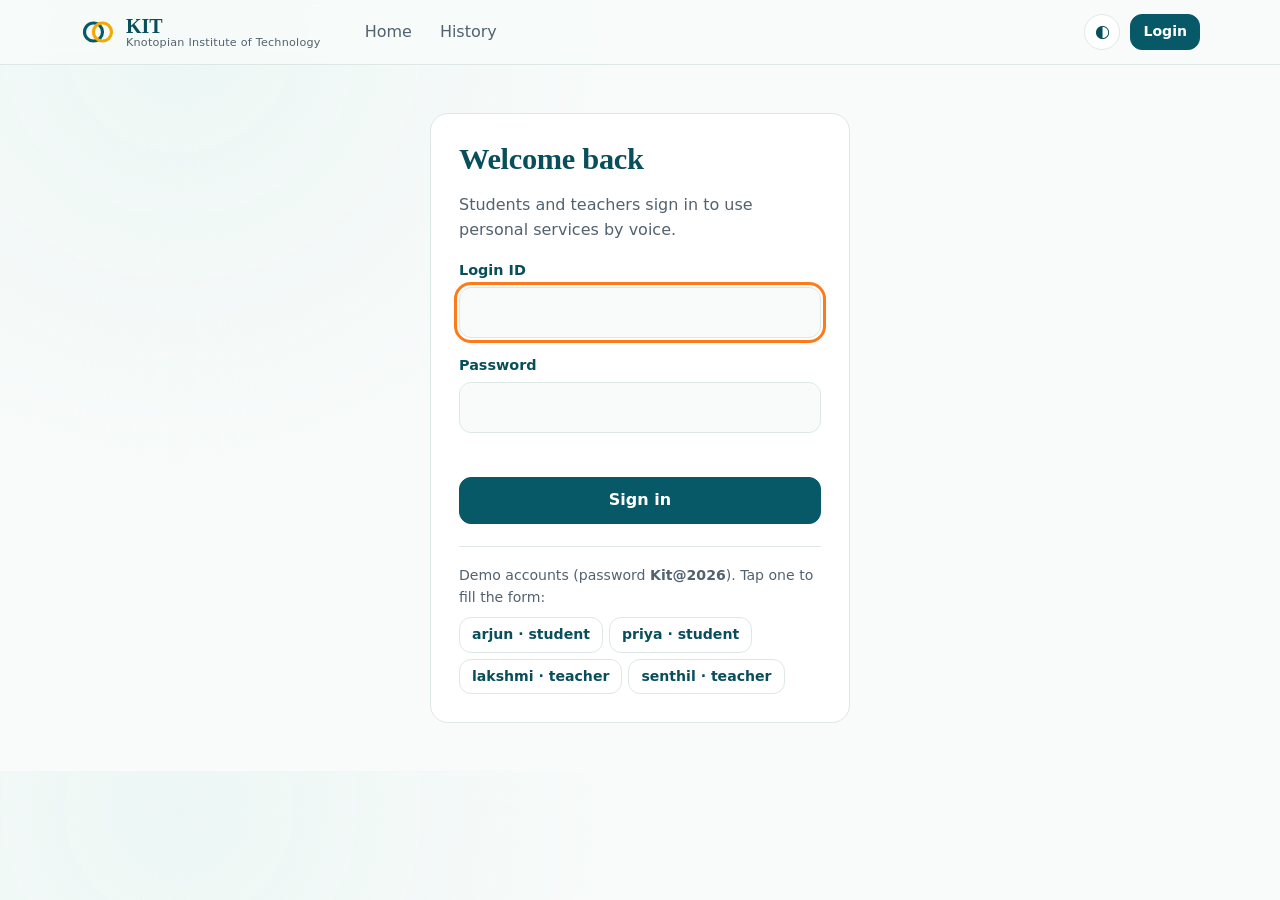
==== static/login.html @ 0d37ac1d "project v1" ====
<!doctype html>
<html lang="en">
<head>
<meta charset="utf-8">
<meta name="viewport" content="width=device-width, initial-scale=1">
<title>Knotopian Institute of Technology – Login</title>
<script src="/static/theme.js"></script>
<link rel="stylesheet" href="/static/app.css">
</head>
<body>
<header class="site" id="site-header"></header>
<main class="page-narrow" id="main">
  <div class="card auth-card">
    <h1>Welcome back</h1>
    <p class="empty-note">Students and teachers sign in to use personal services by voice.</p>
    <form id="login-form" novalidate>
      <div class="field"><label for="login_id">Login ID</label><input id="login_id" autocomplete="username" required autofocus></div>
      <div class="field"><label for="password">Password</label><input id="password" type="password" autocomplete="current-password" required></div>
      <p class="form-error" id="form-error" role="alert"></p>
      <button class="btn primary" type="submit">Sign in</button>
    </form>
    <div class="demo">
      Demo accounts (password <b>Kit@2026</b>). Tap one to fill the form:
      <div class="row">
        <button class="btn small" type="button" data-demo="arjun">arjun · student</button>
        <button class="btn small" type="button" data-demo="priya">priya · student</button>
        <button class="btn small" type="button" data-demo="lakshmi">lakshmi · teacher</button>
        <button class="btn small" type="button" data-demo="senthil">senthil · teacher</button>
      </div>
    </div>
  </div>
</main>
<script src="/static/common.js"></script>
<script src="/static/login.js"></script>
</body>
</html>
---- static/app.css ----
:root{
  --bg:#F8FBFA; --surface:#FFFFFF; --ink:#084E5B; --muted:#52626F; --line:#DDE8E6;
  --primary:#075968; --primary-hover:#064B58; --on-primary:#FFFFFF; --accent:#FF7A18;
  --ok:#1E8E5A; --danger:#B42318; --soft:#EAF6F3; --shadow:0 12px 40px rgba(8,78,91,.11);
  --serif:"Iowan Old Style","Palatino Linotype",Palatino,Georgia,serif;
  --sans:ui-sans-serif,system-ui,-apple-system,"Segoe UI",Roboto,"Helvetica Neue",Arial,sans-serif;
}
@media (prefers-color-scheme:dark){
  :root{--bg:#0B171B; --surface:#13242A; --ink:#ECF7F5; --muted:#A8BFBB; --line:#29434A;
    --primary:#70D2C2; --primary-hover:#92E1D4; --on-primary:#082027; --accent:#FF9145; --soft:#19343A; --shadow:0 10px 40px rgba(0,0,0,.4);}
}
/* A manual choice takes precedence over the device preference. */
html[data-theme="light"]{--bg:#F8FBFA;--surface:#FFFFFF;--ink:#084E5B;--muted:#52626F;--line:#DDE8E6;--primary:#075968;--primary-hover:#064B58;--on-primary:#FFFFFF;--accent:#FF7A18;--ok:#1E8E5A;--danger:#B42318;--soft:#EAF6F3;--shadow:0 12px 40px rgba(8,78,91,.11)}
html[data-theme="dark"]{--bg:#0B171B;--surface:#13242A;--ink:#ECF7F5;--muted:#A8BFBB;--line:#29434A;--primary:#70D2C2;--primary-hover:#92E1D4;--on-primary:#082027;--accent:#FF9145;--ok:#4DCB93;--danger:#FF8C84;--soft:#19343A;--shadow:0 10px 40px rgba(0,0,0,.4)}
*{box-sizing:border-box}
html{scroll-behavior:smooth}
body{margin:0;background:radial-gradient(circle at 14% 5%,color-mix(in srgb,var(--soft) 85%,transparent),transparent 27rem),var(--bg);color:var(--ink);font:16px/1.55 var(--sans);-webkit-font-smoothing:antialiased}
h1,h2,h3{font-family:var(--serif);line-height:1.15;margin:0;letter-spacing:-.01em}
a{color:var(--primary)}
button,input{font:inherit;color:inherit}
:focus-visible{outline:3px solid var(--accent);outline-offset:2px;border-radius:6px}
.skip{position:absolute;left:-999px;top:8px;background:var(--surface);padding:8px 12px;border-radius:8px;z-index:10}
.skip:focus{left:8px}
.container{max-width:1160px;margin:0 auto;padding:0 20px}

/* header */
header.site{position:sticky;top:0;z-index:5;background:color-mix(in srgb,var(--bg) 88%,transparent);backdrop-filter:blur(10px);border-bottom:1px solid var(--line)}
.bar{display:flex;align-items:center;gap:20px;height:64px}
.brand{display:flex;align-items:center;gap:10px;text-decoration:none;color:var(--ink);color:var(--primary)}
.brand .name{display:flex;flex-direction:column;line-height:1.1;color:var(--ink)}
.brand .name strong{font-family:var(--serif);font-size:1.25rem}
.brand .name small{font-size:.7rem;color:var(--muted);letter-spacing:.02em}
nav.main-nav{display:flex;gap:4px;margin-left:12px}
nav.main-nav a{padding:8px 12px;border-radius:10px;text-decoration:none;color:var(--muted);font-weight:500}
nav.main-nav a:hover,nav.main-nav a[aria-current="page"]{background:var(--soft);color:var(--ink)}
.bar .spacer{flex:1}
.who{display:flex;align-items:center;gap:10px;font-size:.92rem}
.who .role{background:var(--soft);padding:2px 10px;border-radius:99px;font-size:.78rem;font-weight:600;text-transform:capitalize}
.theme-toggle{width:36px;height:36px;border:1px solid var(--line);border-radius:50%;background:var(--surface);color:var(--ink);cursor:pointer;font-size:1.08rem;line-height:1;display:grid;place-items:center}
.theme-toggle:hover{border-color:var(--primary);color:var(--primary)}

/* buttons */
.btn{display:inline-flex;align-items:center;justify-content:center;gap:8px;padding:10px 18px;border-radius:12px;border:1px solid var(--line);background:var(--surface);cursor:pointer;font-weight:600;text-decoration:none;color:var(--ink);transition:background .15s,border-color .15s}
.btn:hover{border-color:var(--primary)}
.btn.primary{background:var(--primary);border-color:var(--primary);color:var(--on-primary)}
.btn.primary:hover{background:var(--primary-hover)}
.hero .cta .btn.primary{background:var(--accent);border-color:var(--accent);color:#fff;box-shadow:0 12px 26px color-mix(in srgb,var(--accent) 28%,transparent)}
.hero .cta .btn.primary:hover{filter:brightness(.94)}
.btn.small{padding:6px 12px;font-size:.88rem}
.btn.danger{color:var(--danger)}

/* hero */
.hero{display:grid;grid-template-columns:minmax(0,1fr) minmax(0,520px);gap:48px;padding:62px 20px 36px;align-items:start}
.eyebrow{display:inline-block;margin:0 0 14px;padding:4px 12px;border-radius:99px;background:var(--soft);color:var(--primary);font-weight:700;font-size:.8rem;letter-spacing:.04em;text-transform:uppercase}
.hero h1{font-size:clamp(2.45rem,5vw,4rem);max-width:12ch}
.lead{font-size:1.15rem;color:var(--muted);max-width:52ch;margin:18px 0 22px}
.facts{list-style:none;padding:0;margin:0 0 26px;display:flex;flex-wrap:wrap;gap:8px}
.facts li{padding:6px 12px;border:1px solid var(--line);border-radius:10px;background:var(--surface);font-size:.9rem}
.facts li b{color:var(--muted);font-weight:600;margin-right:4px}
.cta{display:flex;gap:12px;flex-wrap:wrap}
.hero-points{display:flex;flex-wrap:wrap;gap:9px 16px;margin-top:28px;color:var(--muted);font-size:.84rem;font-weight:600}
.hero-points b{color:var(--accent);font-size:.75rem;vertical-align:1px}
.welcome-banner{padding:12px 16px;border-radius:14px;background:var(--soft);margin-bottom:18px}

/* courses */
section.block{padding:40px 20px}
section.block h2{font-size:2rem;margin-bottom:6px}
section.block .sub{color:var(--muted);margin:0 0 22px}
.grid{display:grid;grid-template-columns:repeat(auto-fill,minmax(250px,1fr));gap:16px}
.card{background:var(--surface);border:1px solid var(--line);border-radius:18px;padding:20px}
.course h3{font-size:1.2rem;margin-bottom:8px}
.course p{margin:0 0 12px;color:var(--muted);font-size:.93rem}
.course dl{margin:0;display:grid;grid-template-columns:auto 1fr;gap:4px 12px;font-size:.88rem}
.course dt{color:var(--muted)}
.course dd{margin:0;font-weight:600}
.skeleton{height:150px;border-radius:18px;background:linear-gradient(90deg,var(--soft),var(--surface),var(--soft));background-size:200% 100%;animation:shimmer 1.4s infinite}
@keyframes shimmer{to{background-position:-200% 0}}
.empty-note{color:var(--muted)}

/* assistant */
.assistant{display:flex;flex-direction:column;height:min(78vh,720px);min-height:560px;background:var(--surface);border:1px solid var(--line);border-radius:28px;box-shadow:var(--shadow);overflow:hidden;position:relative}
.assistant::before{content:"";display:block;height:4px;background:linear-gradient(90deg,var(--accent),#FFB15E 42%,var(--primary))}
.a-top{display:flex;justify-content:space-between;align-items:center;gap:12px;padding:16px 20px;border-bottom:1px solid var(--line);flex-wrap:wrap}
.a-title{font-family:var(--serif);font-size:1.25rem;margin-right:8px}
.badge{display:inline-block;background:var(--soft);border-radius:99px;padding:2px 10px;font-size:.75rem;font-weight:700;color:var(--primary)}
.toggles{display:flex;gap:14px;font-size:.85rem;color:var(--muted)}
.toggle{display:flex;align-items:center;gap:6px;cursor:pointer}
.toggle input{accent-color:var(--primary);width:16px;height:16px}
.voice-choice{display:flex;align-items:center;gap:5px;cursor:pointer}
.voice-choice select{border:1px solid var(--line);border-radius:8px;background:var(--surface);color:var(--ink);padding:3px 22px 3px 7px;font:inherit;font-size:.84rem;cursor:pointer}
.stage{display:flex;flex-direction:column;align-items:center;padding:24px 20px 10px;gap:6px;background:linear-gradient(180deg,color-mix(in srgb,var(--soft) 52%,transparent),transparent)}
.orb{--level:0;position:relative;width:104px;height:104px;border-radius:50%;border:0;cursor:pointer;color:#fff;display:grid;place-items:center;
  background:radial-gradient(circle at 30% 28%,#4EB2AC,var(--primary) 70%);box-shadow:0 12px 30px color-mix(in srgb,var(--primary) 38%,transparent);
  transform:scale(calc(1 + var(--level) * .22));transition:transform .08s linear,background .25s}
.orb svg{width:38px;height:38px}
.orb[data-state="listening"]{background:radial-gradient(circle at 30% 28%,#FFC06A,var(--accent) 70%);color:#2a1d00;box-shadow:0 12px 30px color-mix(in srgb,var(--accent) 45%,transparent)}
.orb[data-state="listening"]::after{content:"";position:absolute;inset:-10px;border-radius:50%;border:3px solid var(--accent);animation:ring 1.3s ease-out infinite}
.orb[data-state="thinking"]{background:radial-gradient(circle at 30% 28%,#9AA3BC,#56607A 70%);animation:breathe 1.2s ease-in-out infinite}
.orb[data-state="speaking"]{background:radial-gradient(circle at 30% 28%,#55D6A5,#1E8E5A 70%);box-shadow:0 12px 30px rgba(30,142,90,.4);animation:breathe .9s ease-in-out infinite}
@keyframes ring{from{transform:scale(.92);opacity:1}to{transform:scale(1.3);opacity:0}}
@keyframes breathe{50%{box-shadow:0 0 0 14px rgba(120,130,170,.18)}}
.state-label{margin:8px 0 0;font-weight:700}
.caption{margin:0;min-height:1.4em;color:var(--muted);font-size:.86rem;text-align:center}
.chips{display:flex;gap:8px;overflow-x:auto;padding:8px 20px 12px;scrollbar-width:none}
.chips::-webkit-scrollbar{display:none}
.chip{flex:none;border:1px solid var(--line);background:var(--bg);border-radius:99px;padding:7px 14px;font-size:.88rem;cursor:pointer;white-space:nowrap}
.chip:hover{border-color:var(--primary);color:var(--primary)}
.log{flex:1;overflow-y:auto;padding:8px 20px 14px;display:flex;flex-direction:column;gap:10px;border-top:1px solid var(--line)}
.msg{max-width:88%;padding:10px 14px;border-radius:16px;overflow-wrap:anywhere;animation:pop .18s ease-out}
.msg p{margin:0;white-space:pre-wrap}
.msg.user{align-self:flex-end;background:var(--primary);color:var(--on-primary);border-bottom-right-radius:5px}
.msg.bot{align-self:flex-start;background:var(--soft);border-bottom-left-radius:5px}
.msg.system{align-self:center;background:transparent;color:var(--muted);font-size:.88rem;text-align:center;border:1px dashed var(--line)}
.msg .tools{display:flex;flex-wrap:wrap;gap:6px;margin-top:8px}
.tool-chip{font-size:.72rem;padding:2px 8px;border-radius:99px;background:var(--surface);color:var(--muted);border:1px solid var(--line)}
@keyframes pop{from{opacity:0;transform:translateY(6px)}}
.composer{display:flex;gap:8px;padding:12px 16px;border-top:1px solid var(--line)}
.composer input{flex:1;min-width:0;padding:11px 14px;border:1px solid var(--line);border-radius:12px;background:var(--bg)}

/* forms & pages */
.page-narrow{max-width:460px;margin:48px auto;padding:0 20px}
.auth-card{padding:28px}
.auth-card h1{font-size:1.9rem;margin-bottom:6px}
.field{display:flex;flex-direction:column;gap:6px;margin:16px 0}
.field label{font-weight:600;font-size:.9rem}
.field input{padding:12px 14px;border:1px solid var(--line);border-radius:12px;background:var(--bg)}
.form-error{color:var(--danger);min-height:1.4em;margin:0 0 8px;font-size:.92rem}
.demo{margin-top:22px;padding-top:18px;border-top:1px solid var(--line);font-size:.88rem;color:var(--muted)}
.demo .row{display:flex;gap:6px;flex-wrap:wrap;margin-top:8px}
.history{display:grid;grid-template-columns:minmax(0,340px) minmax(0,1fr);gap:20px;padding:32px 20px;align-items:start}
.conv-list{list-style:none;margin:0;padding:0;display:flex;flex-direction:column;gap:8px}
.conv-item{width:100%;text-align:left;border:1px solid var(--line);background:var(--surface);border-radius:14px;padding:12px 14px;cursor:pointer}
.conv-item:hover,.conv-item[aria-current="true"]{border-color:var(--primary);background:var(--soft)}
.conv-item strong{display:block;overflow:hidden;text-overflow:ellipsis;white-space:nowrap}
.conv-item small{color:var(--muted)}
.thread{padding:20px;min-height:320px}
.thread .log{border:0;padding:0;overflow:visible}
.thread-head{display:flex;justify-content:space-between;align-items:center;gap:12px;margin-bottom:14px}
.site-footer{margin-top:32px;padding:56px 0 22px;background:#071A20;color:#A8BFBB;border:0}
.footer-grid{display:grid;grid-template-columns:1.7fr repeat(3,1fr);gap:32px;padding-bottom:42px}
.footer-grid section{display:flex;flex-direction:column;align-items:flex-start;gap:10px}
.footer-grid h2{font-family:var(--sans);font-size:.82rem;letter-spacing:.08em;text-transform:uppercase;color:#57C8C1;margin:5px 0 8px}
.footer-grid a{color:#E4F1EE;text-decoration:none;font-weight:600;font-size:.94rem}
.footer-grid a:hover{text-decoration:underline;color:#FFB15E}
.footer-brand p{max-width:32ch;margin:8px 0 10px;font-size:1rem;line-height:1.7}
.footer-mark{font:700 2rem/1 var(--serif)!important;color:#E4F1EE!important;letter-spacing:-.03em}
.footer-mark span{display:inline-grid;place-items:center;width:31px;height:31px;border:3px solid #FF7A18;border-radius:50%;color:#57C8C1;font-family:var(--sans);font-size:1.55rem;vertical-align:2px;margin-right:6px}
.footer-badges{display:flex;flex-wrap:wrap;gap:7px;margin-top:8px}
.footer-badges span{border:1px solid #29434A;border-radius:99px;padding:4px 9px;font-size:.75rem;color:#A8BFBB}
.footer-address{margin:2px 0;color:#A8BFBB;line-height:1.55}
.footer-bottom{display:flex;justify-content:space-between;gap:18px;padding-top:20px;border-top:1px solid #29434A;font-size:.78rem;color:#78938F}

@media (max-width:900px){
  .hero{grid-template-columns:1fr;padding-top:28px}
  .history{grid-template-columns:1fr}
  nav.main-nav{display:none}
  .assistant{height:82vh}
  .footer-grid{grid-template-columns:repeat(2,1fr)}
}
@media (max-width:560px){
  .footer-grid{grid-template-columns:1fr;gap:24px}
  .footer-bottom{flex-direction:column}
  .a-top{align-items:flex-start}
  .toggles{width:100%;justify-content:space-between;gap:8px;font-size:.78rem}
  .voice-choice select{max-width:82px}
}
@media (prefers-reduced-motion:reduce){
  *{animation:none!important;transition:none!important}
}
.auth-card .btn.primary{width:100%}
.history h2{font-size:1.6rem;margin-bottom:14px}
[hidden]{display:none!important}
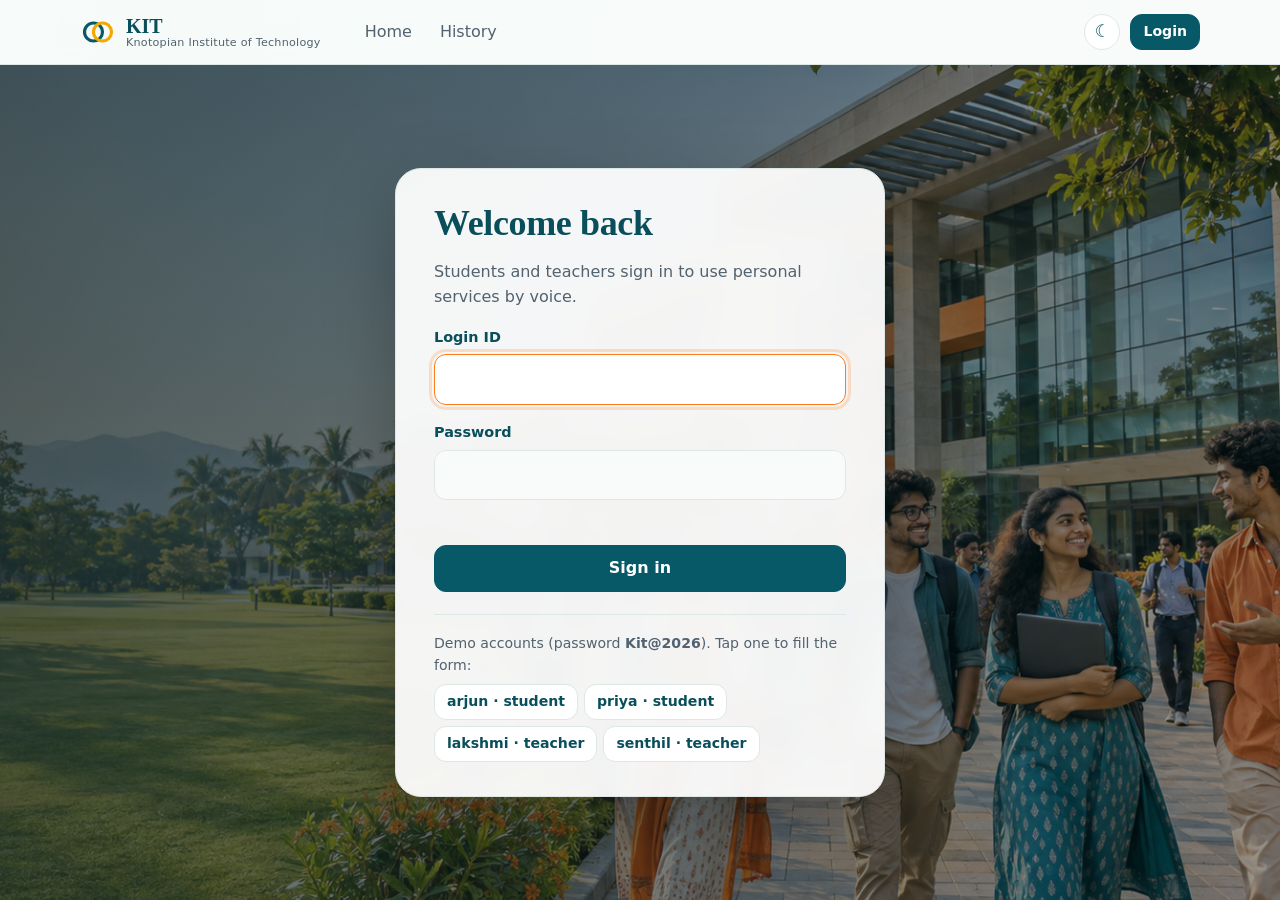
==== commit a073fc88: "Ship polished KIT voice assistant" ====
--- a/static/login.html
+++ b/static/login.html
@@ -9,7 +9,8 @@
 </head>
 <body>
 <header class="site" id="site-header"></header>
-<main class="page-narrow" id="main">
+<main class="login-layout" id="main">
+  <section class="login-panel">
   <div class="card auth-card">
     <h1>Welcome back</h1>
     <p class="empty-note">Students and teachers sign in to use personal services by voice.</p>
@@ -29,6 +30,7 @@
       </div>
     </div>
   </div>
+  </section>
 </main>
 <script src="/static/common.js"></script>
 <script src="/static/login.js"></script>
--- a/static/app.css
+++ b/static/app.css
@@ -76,6 +76,12 @@
 .skeleton{height:150px;border-radius:18px;background:linear-gradient(90deg,var(--soft),var(--surface),var(--soft));background-size:200% 100%;animation:shimmer 1.4s infinite}
 @keyframes shimmer{to{background-position:-200% 0}}
 .empty-note{color:var(--muted)}
+.campus-feature{display:grid;grid-template-columns:1.12fr .88fr;gap:0;margin-top:34px;background:var(--surface);border:1px solid var(--line);border-radius:28px;overflow:hidden;box-shadow:var(--shadow)}
+.campus-image-wrap{min-height:430px;overflow:hidden}.campus-image-wrap img{width:100%;height:100%;display:block;object-fit:cover;transition:transform .5s ease}.campus-feature:hover img{transform:scale(1.025)}
+.campus-copy{padding:54px 46px;display:flex;flex-direction:column;align-items:flex-start;justify-content:center}.campus-copy h2,.study-copy h2{font-size:clamp(2rem,3.3vw,3rem)}.campus-copy>p:not(.eyebrow),.study-copy>p:not(.eyebrow){color:var(--muted);font-size:1.04rem;max-width:48ch}
+.stat-row{display:grid;grid-template-columns:repeat(3,1fr);width:100%;gap:12px;margin:22px 0}.stat-row div{display:flex;flex-direction:column;padding:11px 0;border-top:1px solid var(--line)}.stat-row strong{font-family:var(--serif);font-size:1.5rem;color:var(--primary)}.stat-row span{font-size:.75rem;color:var(--muted)}
+.text-link{font-weight:700;text-decoration:none}.text-link span{font-size:1.25rem;margin-left:4px}.text-link:hover{text-decoration:underline}
+.study-feature{display:grid;grid-template-columns:.92fr 1.08fr;gap:48px;align-items:center;padding:88px 20px}.study-feature>img{width:100%;aspect-ratio:1.26;object-fit:cover;border-radius:24px;box-shadow:var(--shadow)}.study-copy{display:flex;flex-direction:column;align-items:flex-start}.service-pills{display:flex;flex-wrap:wrap;gap:8px;margin-top:16px}.service-pills span{border:1px solid var(--line);background:var(--surface);border-radius:99px;padding:7px 11px;font-size:.82rem;font-weight:650;color:var(--primary)}
 
 /* assistant */
 .assistant{display:flex;flex-direction:column;height:min(78vh,720px);min-height:560px;background:var(--surface);border:1px solid var(--line);border-radius:28px;box-shadow:var(--shadow);overflow:hidden;position:relative}
@@ -127,6 +133,8 @@
 .form-error{color:var(--danger);min-height:1.4em;margin:0 0 8px;font-size:.92rem}
 .demo{margin-top:22px;padding-top:18px;border-top:1px solid var(--line);font-size:.88rem;color:var(--muted)}
 .demo .row{display:flex;gap:6px;flex-wrap:wrap;margin-top:8px}
+.login-layout{min-height:calc(100vh - 65px);display:grid;place-items:center;padding:56px 20px;background:linear-gradient(110deg,rgba(3,27,33,.72),rgba(3,27,33,.4)),url('/static/images/kit-campus-hero.png') center/cover fixed}
+.login-panel{display:grid;place-items:center;width:100%}.login-panel .auth-card{width:min(100%,490px);padding:34px 38px;background:color-mix(in srgb,var(--surface) 94%,transparent);box-shadow:0 24px 70px rgba(0,0,0,.28);border-radius:26px;backdrop-filter:blur(12px)}.auth-card h1{font-size:2.25rem}.field input:focus{border-color:var(--accent);outline:3px solid color-mix(in srgb,var(--accent) 20%,transparent);background:var(--surface)}
 .history{display:grid;grid-template-columns:minmax(0,340px) minmax(0,1fr);gap:20px;padding:32px 20px;align-items:start}
 .conv-list{list-style:none;margin:0;padding:0;display:flex;flex-direction:column;gap:8px}
 .conv-item{width:100%;text-align:left;border:1px solid var(--line);background:var(--surface);border-radius:14px;padding:12px 14px;cursor:pointer}
@@ -156,6 +164,7 @@
   nav.main-nav{display:none}
   .assistant{height:82vh}
   .footer-grid{grid-template-columns:repeat(2,1fr)}
+  .campus-feature{grid-template-columns:1fr}.campus-image-wrap{min-height:300px}.campus-copy{padding:38px 28px}.study-feature{grid-template-columns:1fr;padding:58px 20px}.study-feature>img{order:-1}.login-layout{padding:36px 18px;background-attachment:scroll}
 }
 @media (max-width:560px){
   .footer-grid{grid-template-columns:1fr;gap:24px}
